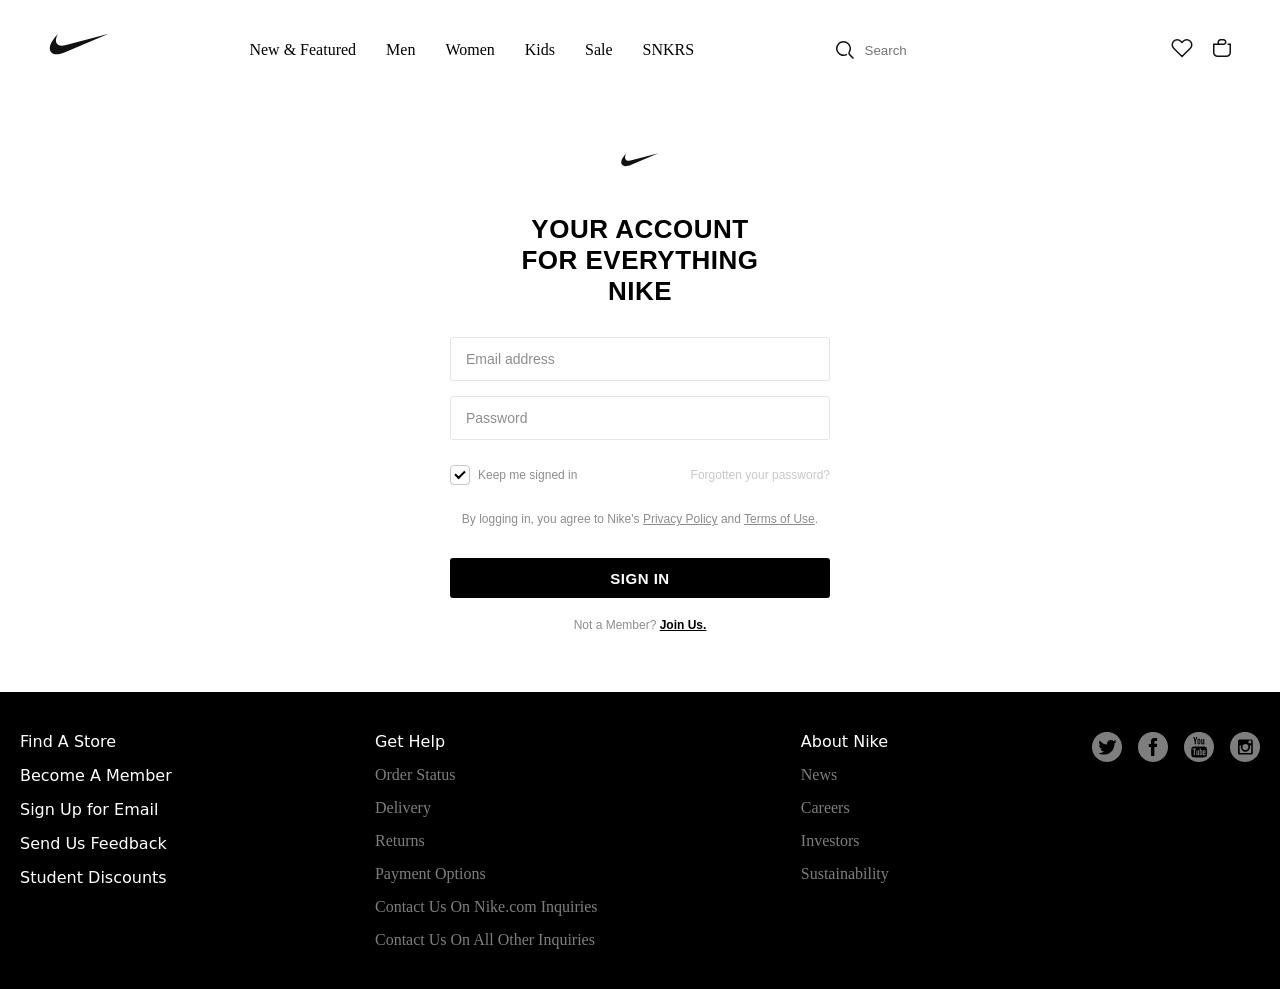
==== index.html @ e2bf3cbc "Deploy First Deploy" ====
<!DOCTYPE html>
<html lang="en">

<head>
    <meta charset="UTF-8">
    <meta name="viewport" content="width=device-width, initial-scale=1.0">
    <title>Nike</title>
    <link rel="stylesheet" href="style.css">
</head>

<body>
    <div class="container">
        <header>
            <div class="Logo-Nike">
                <a href="index.html"><img src="Img/Logo.svg" alt=""></a>
            </div>

            <div class="Links-IN-Header">
                <a href="newF.html">New & Featured</a>
                <a href="#">Men</a>
                <a href="#">Women</a>
                <a href="#">Kids</a>
                <a href="#">Sale</a>
                <a href="#">SNKRS</a>
            </div>


            <div class="Search-Likes">
                <img src="Img/Loopa.svg" alt="">
                <input type="text" placeholder="Search">
            </div>
            <div>
                <img src="Img/Heart.svg" alt="">
                <img src="Img/Korzina.svg" alt="">
            </div>
        </header>

        <!-- СЕКЦИЯ С ФОРМОЙ АВТОРИЗАЦИИ -->
        <div class="registration-form">
            <img src="Img/Logo.svg" alt="" class="form-logo">
            
            <h2>YOUR ACCOUNT<br>FOR EVERYTHING<br>NIKE</h2>

            <input type="email" placeholder="Email address" class="form-input">
            <input type="password" placeholder="Password" class="form-input">

            <div class="form-options">
                <label class="custom-checkbox">
                    <input type="checkbox" checked>
                    <span class="checkbox-box"></span>
                    <span class="checkbox-text">Keep me signed in</span>
                </label>
                <a href="#" class="forgot-password">Forgotten your password?</a>
            </div>

            <p class="form-terms">
                By logging in, you agree to Nike's <a href="#">Privacy Policy</a> and <a href="#">Terms of Use</a>.
            </p>

            <button type="submit" class="submit-btn">SIGN IN</button>

            <p class="join-us">Not a Member? <a href="#">Join Us.</a></p>
        </div>
    </div>

    <footer>
        <div class="Find-A-Store">
            <a href="#">Find A Store</a>
            <a href="#">Become A Member</a>
            <a href="#">Sign Up for Email</a>
            <a href="#">Send Us Feedback</a>
            <a href="#">Student Discounts</a>
        </div>
        <div class="Get-Help">
            <a href="#" class="Main-Test-IN-Footer">Get Help</a>
            <a href="#">Order Status</a>
            <a href="#">Delivery</a>
            <a href="#">Returns</a>
            <a href="#">Payment Options</a>
            <a href="#">Contact Us On Nike.com Inquiries</a>
            <a href="#">Contact Us On All Other Inquiries</a>
        </div>
        <div class="About-Nike">
            <a href="#" class="Main-Test-IN-Footer">About Nike</a>
            <a href="#">News</a>
            <a href="#">Careers</a>
            <a href="#">Investors</a>
            <a href="#">Sustainability</a>
        </div>
        <div class="Social">
            <img src="Img/Twitter.svg" alt="">
            <img src="Img/Facebook.svg" alt="">
            <img src="Img/YouTube.svg" alt="">
            <img src="Img/Instagram.svg" alt="">
        </div>
    </footer>
</body>

</html>
---- style.css ----
* {
    margin: 0;
    padding: 0;
    box-sizing: border-box;
}

input {
    background: none;
    outline: none;
    border: none;
}

.container {
    max-width: 1440px;
    width: 100%;
    margin: 0 auto;
    padding: 0 20px;
}

/* HEADER */

.Logo-Nike {
    max-width: 100%;
    height: auto;
}

header {
    display: flex;
    justify-content: space-between;
    align-items: center;
    height: 60px;
    margin: 20px;
}

.Links-IN-Header {
    display: flex;
    gap: 30px;
}

.Links-IN-Header a {
    font-weight: 300;
    font-size: 16px;
    color: #000;
    text-decoration: none;
}



.Search-Likes {
    display: flex;
    align-items: center;
}

/* FORMS */

.registration-form {
    max-width: 380px;
    width: 100%;
    margin: 60px auto;
    text-align: center;
    font-family: 'Helvetica Neue', Helvetica, Arial, sans-serif;
}

.form-logo {
    width: 50px;
    height: auto;
    margin-bottom: 25px;
}

.registration-form h2 {
    font-size: 26px;
    font-weight: bold;
    line-height: 1.2;
    letter-spacing: 0.5px;
    margin-bottom: 30px;
    color: #000;
}

.form-input {
    width: 100%;
    height: 44px;
    border: 1px solid #E5E5E5;
    border-radius: 3px;
    padding: 0 15px;
    font-size: 14px;
    margin-bottom: 15px;
    transition: border-color 0.2s;
}

.form-input:focus {
    border-color: #000;
}

.form-input::placeholder {
    color: #8D8D8D;
}

.form-options {
    display: flex;
    justify-content: space-between;
    align-items: center;
    margin: 10px 0 25px 0;
}

.custom-checkbox {
    display: inline-flex;
    align-items: center;
    cursor: pointer;
    user-select: none;
}

.custom-checkbox input {
    position: absolute;
    width: 1px;
    height: 1px;
    overflow: hidden;
    clip: rect(0 0 0 0);
}

.checkbox-box {
    width: 20px;
    height: 20px;
    border: 1px solid #C8C8C8;
    border-radius: 4px;
    display: flex;
    align-items: center;
    justify-content: center;
    transition: background-color 0.2s, border-color 0.2s;
}

.checkbox-box::after {
    content: "";
    width: 4px;
    height: 8px;
    border: solid #000;
    border-width: 0 2px 2px 0;
    transform: rotate(45deg) translate(-1px, -1px);
    display: none;
}

.custom-checkbox input:checked+.checkbox-box::after {
    display: block;
}

.checkbox-text {
    margin-left: 8px;
    font-size: 12px;
    color: #8D8D8D;
}

.forgot-password {
    font-size: 12px;
    color: #C8C8C8;
    text-decoration: none;
}

.form-terms {
    font-size: 12px;
    color: #8D8D8D;
    line-height: 1.5;
    margin-bottom: 30px;
}

.form-terms a {
    color: #8D8D8D;
    text-decoration: underline;
}

.submit-btn {
    width: 100%;
    height: 40px;
    background-color: #000;
    color: #FFF;
    border: none;
    border-radius: 3px;
    font-size: 15px;
    font-weight: bold;
    cursor: pointer;
    letter-spacing: 0.5px;
    margin-bottom: 20px;
    transition: background-color 0.2s;
}

.submit-btn:hover {
    background-color: #333;
}

.join-us {
    font-size: 12px;
    color: #8D8D8D;
}

.join-us a {
    color: #000;
    text-decoration: underline;
    font-weight: bold;
}

/* FOOTER */

footer {
    background-color: black;
    display: flex;
    justify-content: space-between;
    flex-direction: row;
    width: 100%;
    padding: 40px 20px;
    margin-top: 60px;
    height: 100%;
}

.Find-A-Store {
    display: flex;
    flex-direction: column;
    gap: 15px;
}

.Find-A-Store a {
    font-size: 16px;
    color: white;
    text-decoration: none;
    font-family: system-ui, -apple-system, BlinkMacSystemFont, 'Segoe UI', Roboto, Oxygen, Ubuntu, Cantarell, 'Open Sans', 'Helvetica Neue', sans-serif;
}

.Get-Help {
    display: flex;
    flex-direction: column;
    gap: 15px;
}

.Get-Help .Main-Test-IN-Footer {
    font-size: 16px;
    color: white;
    text-decoration: none;
    font-family: system-ui, -apple-system, BlinkMacSystemFont, 'Segoe UI', Roboto, Oxygen, Ubuntu, Cantarell, 'Open Sans', 'Helvetica Neue', sans-serif;
}

.Get-Help a {
    font-size: 16px;
    color: #7E7E7E;
    text-decoration: none;
}

.About-Nike {
    display: flex;
    flex-direction: column;
    gap: 15px;
}

.About-Nike .Main-Test-IN-Footer {
    font-size: 16px;
    color: white;
    text-decoration: none;
    font-family: system-ui, -apple-system, BlinkMacSystemFont, 'Segoe UI', Roboto, Oxygen, Ubuntu, Cantarell, 'Open Sans', 'Helvetica Neue', sans-serif;
}

.About-Nike a {
    font-size: 16px;
    color: #7E7E7E;
    text-decoration: none;
}

.Social {
    display: flex;
    gap: 16px;
}

.Social img {
    width: 30px;
    height: 30px;
    object-fit: contain;
}


/* начало страницы newF */
.MainImg img {
    display: block;
    width: 100%;
    margin-top: 50px;
    margin-bottom: 30px;
}

.first-Look {
    text-align: center;
    max-width: 600px;
    margin: 0 auto 30px auto;
    font-family: system-ui, -apple-system, sans-serif;
}

.NikeAirMax {
    font-size: 60px;
    font-weight: 800;
    text-transform: uppercase;
    margin-top: 5px;
    margin-bottom: 15px;
    line-height: 1.1;
}

.Buttons {
    display: flex;
    justify-content: center;
    gap: 12px;
    margin-bottom: 60px;
}

.Buttons button {
    background: none;
    border: none;
    padding: 0;
    margin: 0;
    font: inherit;
    color: inherit;
    cursor: pointer;
    outline: none;
}

.Buttons button img {
    display: block;
}


.products-grid {
    display: grid;
    grid-template-columns: repeat(3, 1fr);
    gap: 20px;
}


.product-card {
    display: flex;
    flex-direction: column;
}


.product-image {
    background-color: #f6f6f6;
    margin: 0;
    padding: 40px 20px;
    display: flex;
    justify-content: center;
    align-items: center;
}

.product-image img {
    max-width: 100%;
    height: auto;
}


.product-info {
    display: flex;
    justify-content: space-between;
    align-items: flex-start;
    padding-top: 12px;
}

.product-name {
    font-size: 16px;
    font-weight: 500;
    margin: 0 0 4px 0;
}

.product-category {
    font-size: 14px;
    color: #757575;
    margin: 0;
}

.product-price {
    font-size: 16px;
    font-weight: 500;
    margin: 0;
}


.essentials-section {
    margin-top: 50px;
}

.essentials-grid {
    margin-top: 20px;
    display: grid;
    grid-template-columns: repeat(3, 1fr);
    gap: 12px;
}

.essential-card {
    position: relative;
    width: 100%;
    overflow: hidden;
}


.card-img {
    width: 100%;
    display: block;
    aspect-ratio: 1 / 1;
}


.card-btn {
    position: absolute;
    bottom: 48px;
    left: 48px;

    background-color: #ffffff;
    color: #000000;
    text-decoration: none;
    padding: 8px 24px;
    border-radius: 30px;
    font-size: 16px;
    font-weight: 500;

    transition: background-color 0.2s ease;
}


.card-btn:hover {
    background-color: #e5e5e5;
}
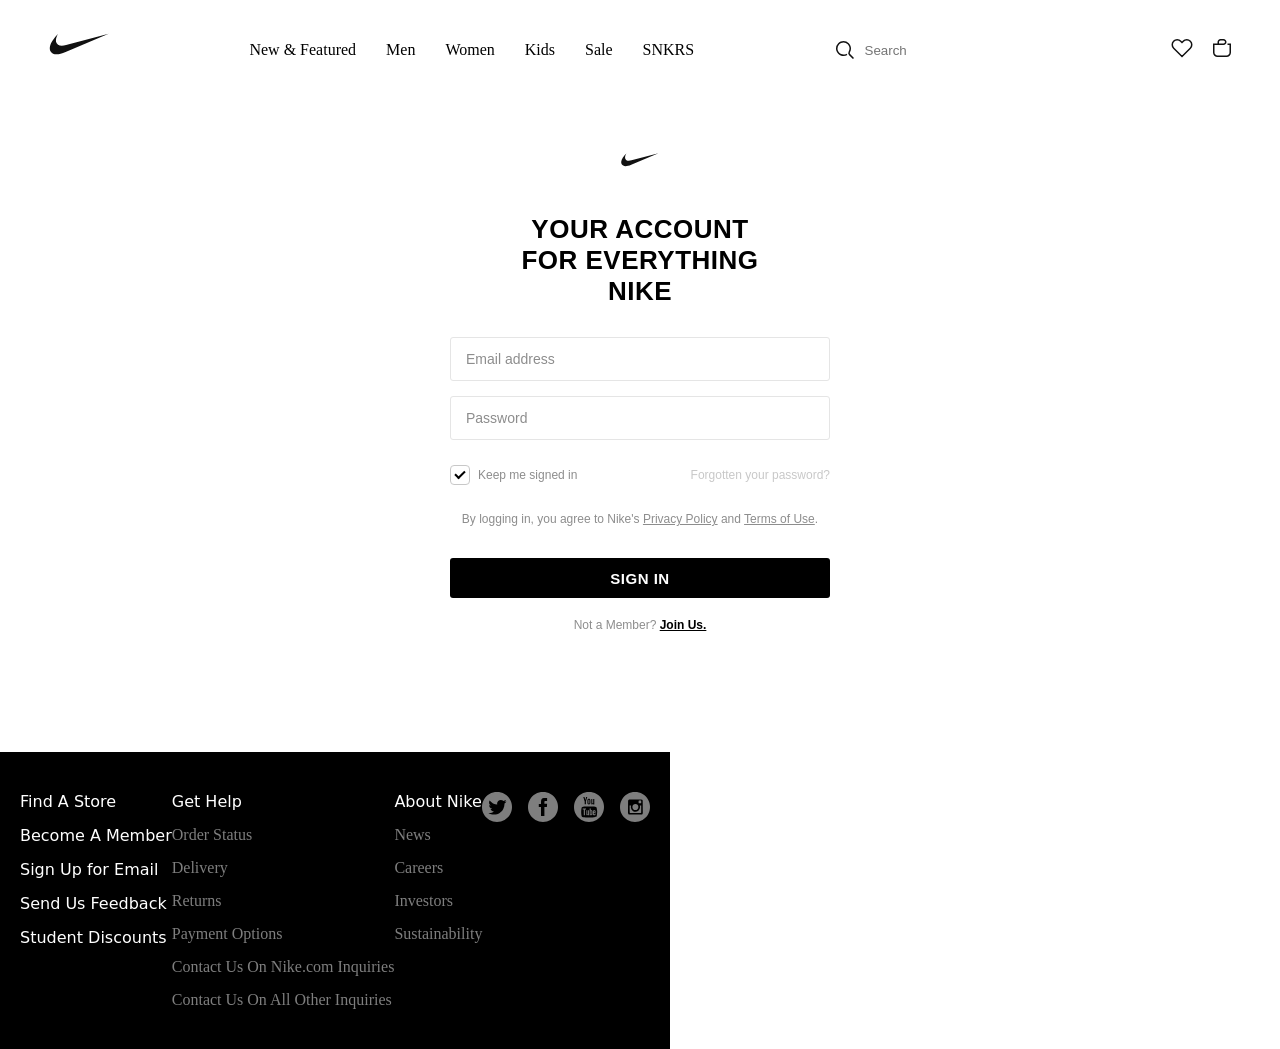
==== commit a0ccc1da: "." ====
--- a/index.html
+++ b/index.html
@@ -63,6 +63,7 @@
         </div>
     </div>
 
+    <div class="Footer-Container">
     <footer>
         <div class="Find-A-Store">
             <a href="#">Find A Store</a>
@@ -94,6 +95,7 @@
             <img src="Img/Instagram.svg" alt="">
         </div>
     </footer>
+    </div>
 </body>
 
 </html>
--- a/style.css
+++ b/style.css
@@ -203,12 +203,18 @@
     display: flex;
     justify-content: space-between;
     flex-direction: row;
-    width: 100%;
+    /* width: 100%; */
     padding: 40px 20px;
     margin-top: 60px;
     height: 100%;
 }
 
+.Footer-Container{
+    max-width: 1440px;
+    display: flex;
+    margin: 0;
+    justify-content: space-between;
+}
 .Find-A-Store {
     display: flex;
     flex-direction: column;
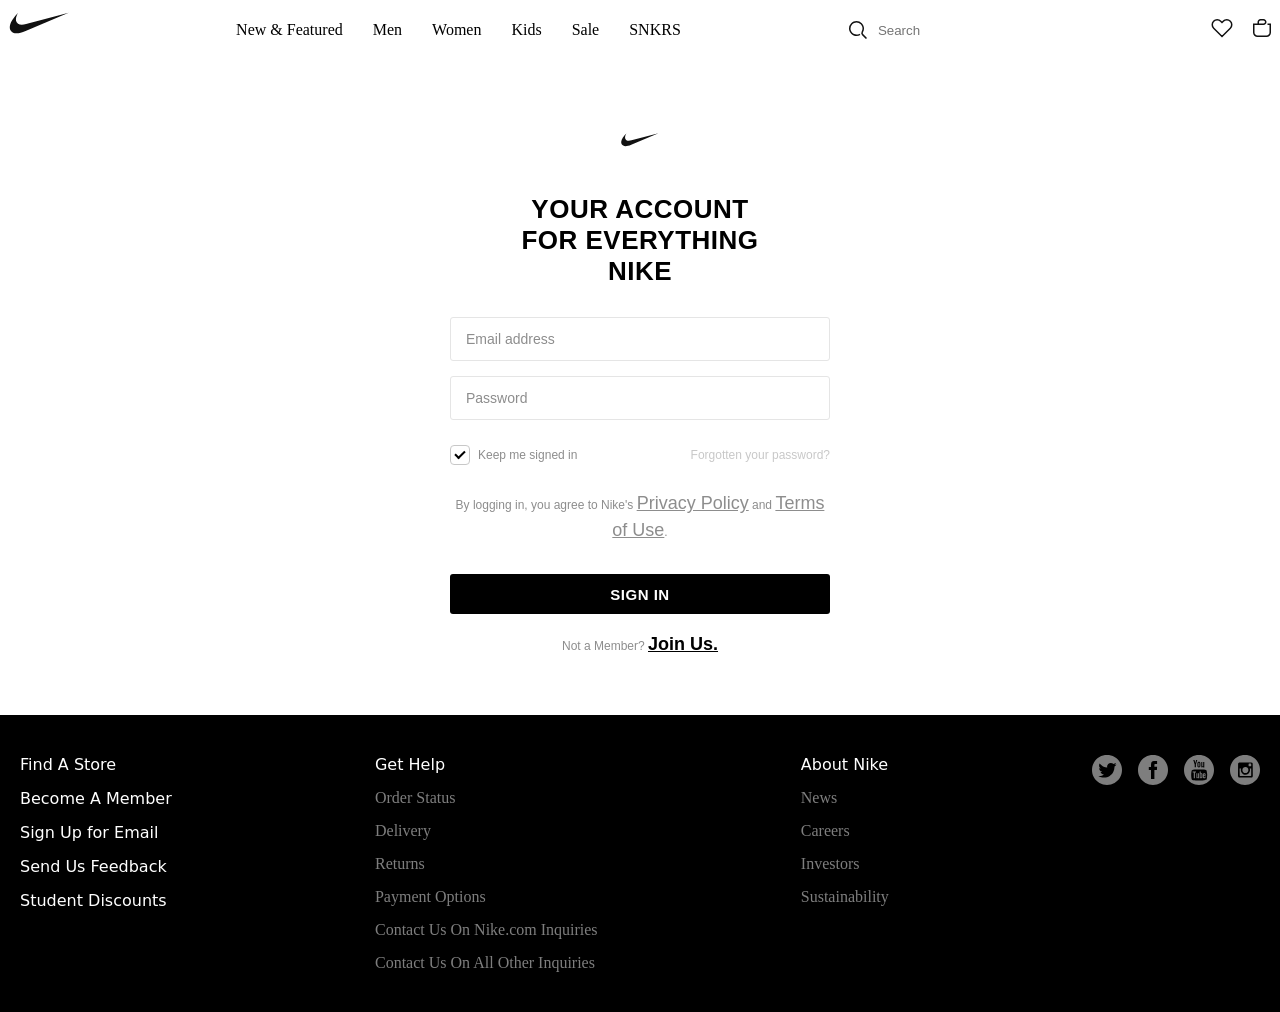
==== commit 5184d308: "." ====
--- a/index.html
+++ b/index.html
@@ -63,8 +63,8 @@
         </div>
     </div>
 
+    <footer>
     <div class="Footer-Container">
-    <footer>
         <div class="Find-A-Store">
             <a href="#">Find A Store</a>
             <a href="#">Become A Member</a>
@@ -89,12 +89,14 @@
             <a href="#">Sustainability</a>
         </div>
         <div class="Social">
-            <img src="Img/Twitter.svg" alt="">
-            <img src="Img/Facebook.svg" alt="">
-            <img src="Img/YouTube.svg" alt="">
-            <img src="Img/Instagram.svg" alt="">
+            <img src="Img/Twitter.svg" alt="Twitter">
+            <img src="Img/Facebook.svg" alt="Facebook">
+            <img src="Img/YouTube.svg" alt="YouTube">
+            <img src="Img/Instagram.svg" alt="Instagram">
         </div>
-    </footer>
+    </div>
+</footer>
+
     </div>
 </body>
 
--- a/style.css
+++ b/style.css
@@ -14,7 +14,7 @@
     max-width: 1440px;
     width: 100%;
     margin: 0 auto;
-    padding: 0 20px;
+    /* padding: 0 20px; */
 }
 
 /* HEADER */
@@ -29,7 +29,7 @@
     justify-content: space-between;
     align-items: center;
     height: 60px;
-    margin: 20px;
+    /* margin: 20px; */
 }
 
 .Links-IN-Header {
@@ -200,21 +200,19 @@
 
 footer {
     background-color: black;
-    display: flex;
-    justify-content: space-between;
-    flex-direction: row;
-    /* width: 100%; */
     padding: 40px 20px;
     margin-top: 60px;
-    height: 100%;
-}
-
-.Footer-Container{
+}
+
+.Footer-Container {
+    display: flex;
+    justify-content: space-between;
+    align-items: flex-start;
+    width: 100%;
     max-width: 1440px;
-    display: flex;
-    margin: 0;
-    justify-content: space-between;
-}
+    margin: 0 auto;
+}
+
 .Find-A-Store {
     display: flex;
     flex-direction: column;
@@ -423,4 +421,53 @@
 
 .card-btn:hover {
     background-color: #e5e5e5;
+}
+
+/* начало Sale */
+.Nav-Sales-container{
+    
+    display: flex;
+    flex-direction: row;
+    justify-content: space-between;
+    margin-top: 50px;
+}
+
+.Sales {
+    margin: 15px;
+    display: grid;
+    grid-template-columns: repeat(auto-fit, minmax(350px, 1fr));
+    gap: 5px;
+    padding: 20px;
+    width: 100%;
+    box-sizing: border-box;
+}
+
+.Just-In{
+    color: red;
+    margin: 5px 0px 5px 0px;
+}
+.Product-card-Name{
+    margin: 5px 0px 5px 0px;
+}
+.Type-Shoe{
+    margin: 5px 0px 5px 0px;
+    color: grey;
+}
+.Colors{
+    margin: 5px 0px 10px 0px;
+    color: grey;
+}
+.Cena{
+    margin: 0px 0px 50px 0px;
+}
+
+.navigation, a{
+    all: unset;
+  cursor: pointer;
+  font-size: 18px;
+}
+.navigation{
+    display: flex;
+    flex-direction: column;
+    gap: 10px;
 }
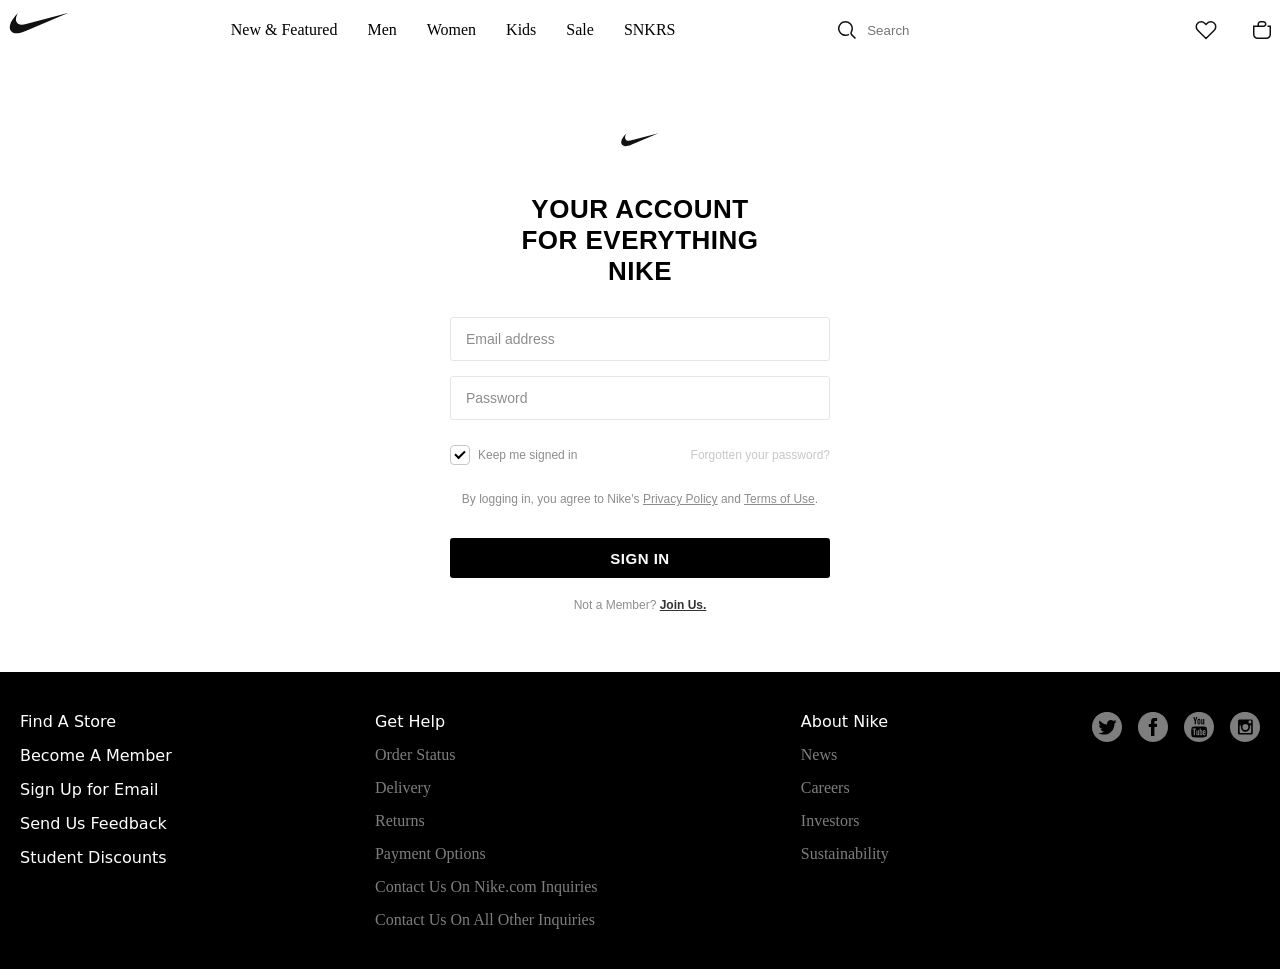
==== commit 8c335521: "Adaptive(Mbile) Mobile Adaptive (not full)" ====
--- a/index.html
+++ b/index.html
@@ -11,29 +11,38 @@
 <body>
     <div class="container">
         <header>
-            <div class="Logo-Nike">
-                <a href="index.html"><img src="Img/Logo.svg" alt=""></a>
-            </div>
+    <div class="Logo-Nike">
+        <a href="index.html"><img src="Img/Logo.svg" alt=""></a>
+    </div>
 
-            <div class="Links-IN-Header">
-                <a href="newF.html">New & Featured</a>
-                <a href="#">Men</a>
-                <a href="#">Women</a>
-                <a href="#">Kids</a>
-                <a href="#">Sale</a>
-                <a href="#">SNKRS</a>
-            </div>
+    <input type="checkbox" id="burger-toggle" class="Burger-Checkbox">
+
+    <div class="Links-IN-Header">
+        <a href="newF.html">New & Featured</a>
+        <a href="#">Men</a>
+        <a href="#">Women</a>
+        <a href="#">Kids</a>
+        <a href="sale.html">Sale</a>
+        <a href="#">SNKRS</a>
+    </div>
+
+    <div class="Search-Likes">
+        <img src="Img/Loopa.svg" alt="">
+        <input type="text" placeholder="Search">
+    </div>
+
+    <div class="User-Icons">
+        <img src="Img/Heart.svg" alt="">
+        <img src="Img/Korzina.svg" alt="">
+    </div>
+
+    <label for="burger-toggle" class="Burger-Menu">
+        <img src="Img/menu.svg" alt="Menu">
+    </label>
+</header>
+    
 
 
-            <div class="Search-Likes">
-                <img src="Img/Loopa.svg" alt="">
-                <input type="text" placeholder="Search">
-            </div>
-            <div>
-                <img src="Img/Heart.svg" alt="">
-                <img src="Img/Korzina.svg" alt="">
-            </div>
-        </header>
 
         <!-- СЕКЦИЯ С ФОРМОЙ АВТОРИЗАЦИИ -->
         <div class="registration-form">
--- a/style.css
+++ b/style.css
@@ -16,7 +16,6 @@
     margin: 0 auto;
     /* padding: 0 20px; */
 }
-
 /* HEADER */
 
 .Logo-Nike {
@@ -29,7 +28,8 @@
     justify-content: space-between;
     align-items: center;
     height: 60px;
-    /* margin: 20px; */
+    /* padding: 0 40px; */
+    background-color: #fff;
 }
 
 .Links-IN-Header {
@@ -44,12 +44,68 @@
     text-decoration: none;
 }
 
-
-
 .Search-Likes {
     display: flex;
     align-items: center;
 }
+
+.User-Icons {
+    display: flex;
+    gap: 20px;
+}
+
+.Burger-Checkbox {
+    display: none;
+}
+
+.Burger-Menu {
+    display: none;
+    cursor: pointer;
+}
+
+.Burger-Menu img {
+    width: 24px;
+    height: auto;
+}
+
+@media (width <= 600px) {
+    header {
+        padding: 0 20px;
+    }
+
+    .Search-Likes,
+    .User-Icons {
+        display: none;
+    }
+
+    .Burger-Menu {
+        display: block;
+    }
+
+    .Links-IN-Header {
+        display: flex;
+        flex-direction: column;
+        gap: 20px;
+        position: absolute;
+        top: 60px;
+        left: 0;
+        width: 100%;
+        background-color: #fff;
+        padding: 20px;
+        box-shadow: 0 10px 15px rgba(0,0,0,0.05);
+        transform: translateY(-150%);
+        opacity: 1;
+        transition: transform 0.3s ease, opacity 0.3s ease;
+
+    }
+
+    .Burger-Checkbox:checked ~ .Links-IN-Header {
+        transform: translateY(0);
+        opacity: 1;
+    }
+}
+
+
 
 /* FORMS */
 
@@ -164,6 +220,7 @@
 .form-terms a {
     color: #8D8D8D;
     text-decoration: underline;
+    font-size: 12px;
 }
 
 .submit-btn {
@@ -191,16 +248,17 @@
 }
 
 .join-us a {
-    color: #000;
+    color: #333;
     text-decoration: underline;
     font-weight: bold;
+    font-size: 12px;
 }
 
 /* FOOTER */
 
 footer {
     background-color: black;
-    padding: 40px 20px;
+    /* padding: 40px 20px; */
     margin-top: 60px;
 }
 
@@ -211,6 +269,7 @@
     width: 100%;
     max-width: 1440px;
     margin: 0 auto;
+    padding: 40px 20px;
 }
 
 .Find-A-Store {
@@ -312,8 +371,6 @@
     border: none;
     padding: 0;
     margin: 0;
-    font: inherit;
-    color: inherit;
     cursor: pointer;
     outline: none;
 }
@@ -327,6 +384,7 @@
     display: grid;
     grid-template-columns: repeat(3, 1fr);
     gap: 20px;
+    margin-top: 15px;
 }
 
 
@@ -339,7 +397,7 @@
 .product-image {
     background-color: #f6f6f6;
     margin: 0;
-    padding: 40px 20px;
+    /* padding: 40px 20px; */
     display: flex;
     justify-content: center;
     align-items: center;
@@ -421,6 +479,32 @@
 
 .card-btn:hover {
     background-color: #e5e5e5;
+}
+
+@media(width <= 600px){
+    .container {
+    max-width: 500px;
+    width: 100%;
+    margin: 0 auto;
+    /* padding: 0 20px; */
+}
+    .products-section{
+        text-align: center;
+    }
+    .products-grid{
+        grid-template-columns: repeat(1, 1fr);
+        text-align: start;
+        
+    }
+    .product-price{
+        margin-top: 1%;
+    }
+    .essentials-section{
+        text-align: center;
+    }
+    .essentials-grid{
+        grid-template-columns: repeat(1, 1fr);
+    }
 }
 
 /* начало Sale */
@@ -470,4 +554,15 @@
     display: flex;
     flex-direction: column;
     gap: 10px;
+}
+
+
+
+@media (width <= 600px) {
+    .Footer-Container {
+        display: grid;
+        grid-template-columns: repeat(2, 1fr); 
+        grid-template-rows: repeat(2, 1fr); 
+        gap: 15px; 
+    }
 }
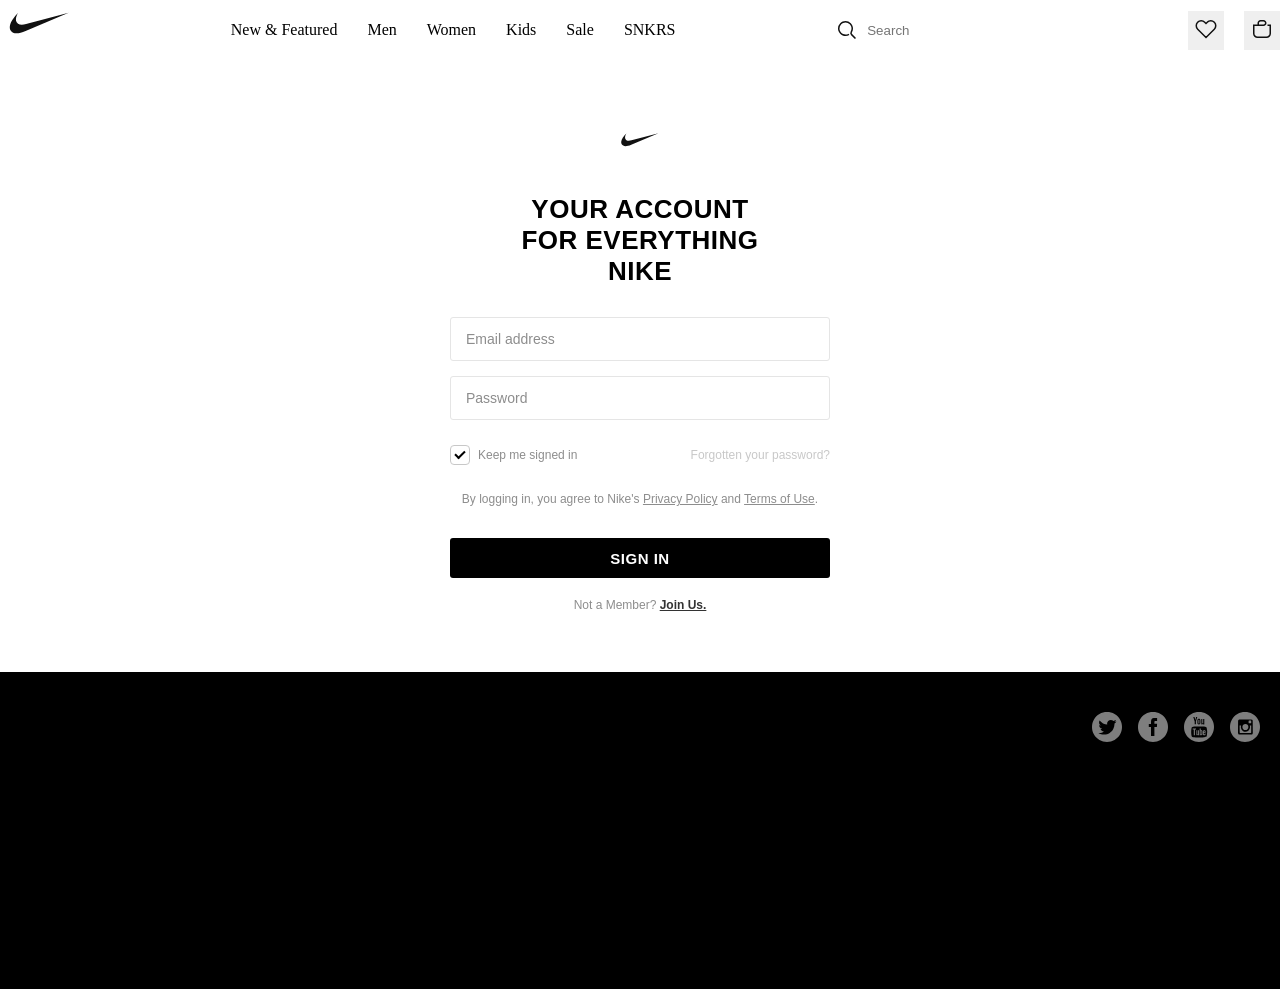
==== commit b2b77402: "Adaptive ready vrode" ====
--- a/index.html
+++ b/index.html
@@ -9,6 +9,7 @@
 </head>
 
 <body>
+
     <div class="container">
         <header>
     <div class="Logo-Nike">
@@ -32,8 +33,8 @@
     </div>
 
     <div class="User-Icons">
-        <img src="Img/Heart.svg" alt="">
-        <img src="Img/Korzina.svg" alt="">
+        <button class="Heart"><img src="Img/Heart.svg" alt=""></button>
+        <button class="Korzina"><img src="Img/Korzina.svg" alt=""></button>
     </div>
 
     <label for="burger-toggle" class="Burger-Menu">
@@ -107,6 +108,7 @@
 </footer>
 
     </div>
+<script src="script.js" defer></script>
 </body>
 
 </html>
--- a/style.css
+++ b/style.css
@@ -14,8 +14,8 @@
     max-width: 1440px;
     width: 100%;
     margin: 0 auto;
-    /* padding: 0 20px; */
-}
+}
+
 /* HEADER */
 
 .Logo-Nike {
@@ -23,12 +23,44 @@
     height: auto;
 }
 
+.Heart {
+    border: none;
+    cursor: pointer;
+    transition: transform 0.2s ease;
+}
+
+.Heart:active img {
+    animation: bounce 0.7s ease;
+}
+
+@keyframes bounce {
+    0% { transform: scale(1); }
+    50% { transform: scale(1.3); }
+    100% { transform: scale(1); }
+}
+
+.Korzina {
+    border: none;
+    cursor: pointer;
+}
+
+.Korzina:active img {
+    animation: click 1s linear;
+}
+
+@keyframes click {
+    0% {transform: rotate(0deg);}
+    25% {transform: rotate(15deg);}
+    50% {transform: rotate(-15deg);}
+    75% {transform: rotate(15deg);}
+    100% {transform: rotate(0deg);}
+}
+
 header {
     display: flex;
     justify-content: space-between;
     align-items: center;
     height: 60px;
-    /* padding: 0 40px; */
     background-color: #fff;
 }
 
@@ -68,11 +100,394 @@
     height: auto;
 }
 
-@media (width <= 600px) {
-    header {
-        padding: 0 20px;
-    }
-
+/* FORMS */
+
+.registration-form {
+    max-width: 380px;
+    width: 100%;
+    margin: 60px auto;
+    text-align: center;
+    font-family: 'Helvetica Neue', Helvetica, Arial, sans-serif;
+}
+
+.form-logo {
+    width: 50px;
+    height: auto;
+    margin-bottom: 25px;
+}
+
+.registration-form h2 {
+    font-size: 26px;
+    font-weight: bold;
+    line-height: 1.2;
+    letter-spacing: 0.5px;
+    margin-bottom: 30px;
+    color: #000;
+}
+
+.form-input {
+    width: 100%;
+    height: 44px;
+    border: 1px solid #E5E5E5;
+    border-radius: 3px;
+    padding: 0 15px;
+    font-size: 14px;
+    margin-bottom: 15px;
+    transition: border-color 0.2s;
+}
+
+.form-input:focus {
+    border-color: #000;
+}
+
+.form-input::placeholder {
+    color: #8D8D8D;
+}
+
+.form-options {
+    display: flex;
+    justify-content: space-between;
+    align-items: center;
+    margin: 10px 0 25px 0;
+}
+
+.custom-checkbox {
+    display: inline-flex;
+    align-items: center;
+    cursor: pointer;
+    user-select: none;
+}
+
+.custom-checkbox input {
+    position: absolute;
+    width: 1px;
+    height: 1px;
+    overflow: hidden;
+    clip: rect(0 0 0 0);
+}
+
+.checkbox-box {
+    width: 20px;
+    height: 20px;
+    border: 1px solid #C8C8C8;
+    border-radius: 4px;
+    display: flex;
+    align-items: center;
+    justify-content: center;
+    transition: background-color 0.2s, border-color 0.2s;
+}
+
+.checkbox-box::after {
+    content: "";
+    width: 4px;
+    height: 8px;
+    border: solid #000;
+    border-width: 0 2px 2px 0;
+    transform: rotate(45deg) translate(-1px, -1px);
+    display: none;
+}
+
+.custom-checkbox input:checked + .checkbox-box::after {
+    display: block;
+}
+
+.checkbox-text {
+    margin-left: 8px;
+    font-size: 12px;
+    color: #8D8D8D;
+}
+
+.forgot-password {
+    font-size: 12px;
+    color: #C8C8C8;
+    text-decoration: none;
+}
+
+.form-terms {
+    font-size: 12px;
+    color: #8D8D8D;
+    line-height: 1.5;
+    margin-bottom: 30px;
+}
+
+.form-terms a {
+    color: #8D8D8D;
+    text-decoration: underline;
+    font-size: 12px;
+}
+
+.submit-btn {
+    width: 100%;
+    height: 40px;
+    background-color: #000;
+    color: #FFF;
+    border: none;
+    border-radius: 3px;
+    font-size: 15px;
+    font-weight: bold;
+    cursor: pointer;
+    letter-spacing: 0.5px;
+    margin-bottom: 20px;
+    transition: background-color 0.2s;
+}
+
+.submit-btn:hover {
+    background-color: #333;
+}
+
+.join-us {
+    font-size: 12px;
+    color: #8D8D8D;
+}
+
+.join-us a {
+    color: #333;
+    text-decoration: underline;
+    font-weight: bold;
+    font-size: 12px;
+}
+
+/* FOOTER */
+
+footer {
+    background-color: black;
+    margin-top: 60px;
+}
+
+.Footer-Container {
+    display: flex;
+    justify-content: space-between;
+    align-items: flex-start;
+    width: 100%;
+    max-width: 1440px;
+    margin: 0 auto;
+    padding: 40px 20px;
+}
+
+.Find-A-Store,
+.Get-Help,
+.About-Nike {
+    display: flex;
+    flex-direction: column;
+    gap: 15px;
+}
+
+.Social {
+    display: flex;
+    gap: 16px;
+}
+
+.Social img {
+    width: 30px;
+    height: 30px;
+    object-fit: contain;
+}
+
+/* MAIN */
+
+.MainImg img {
+    display: block;
+    width: 100%;
+    margin-top: 50px;
+    margin-bottom: 30px;
+}
+
+.first-Look {
+    text-align: center;
+    max-width: 600px;
+    margin: 0 auto 30px auto;
+    font-family: system-ui, -apple-system, sans-serif;
+}
+
+.NikeAirMax {
+    font-size: 60px;
+    font-weight: 800;
+    text-transform: uppercase;
+    margin-top: 5px;
+    margin-bottom: 15px;
+    line-height: 1.1;
+}
+
+.Buttons {
+    display: flex;
+    justify-content: center;
+    gap: 12px;
+    margin-bottom: 60px;
+}
+
+.Buttons button {
+    background: none;
+    border: none;
+    padding: 0;
+    margin: 0;
+    cursor: pointer;
+    outline: none;
+}
+
+.Buttons button img {
+    display: block;
+}
+
+.products-grid {
+    display: grid;
+    grid-template-columns: repeat(3, 1fr);
+    gap: 20px;
+    margin-top: 15px;
+}
+
+.product-card {
+    display: flex;
+    flex-direction: column;
+}
+
+.product-image {
+    background-color: #f6f6f6;
+    margin: 0;
+    display: flex;
+    justify-content: center;
+    align-items: center;
+}
+
+.product-image img {
+    max-width: 100%;
+    height: auto;
+}
+
+.product-info {
+    display: flex;
+    justify-content: space-between;
+    align-items: flex-start;
+    padding-top: 12px;
+}
+
+.product-name {
+    font-size: 16px;
+    font-weight: 500;
+    margin: 0 0 4px 0;
+}
+
+.product-category {
+    font-size: 14px;
+    color: #757575;
+    margin: 0;
+}
+
+.product-price {
+    font-size: 16px;
+    font-weight: 500;
+    margin: 0;
+}
+
+.essentials-section {
+    margin-top: 50px;
+}
+
+.essentials-grid {
+    margin-top: 20px;
+    display: grid;
+    grid-template-columns: repeat(3, 1fr);
+    gap: 12px;
+}
+
+.essential-card {
+    position: relative;
+    width: 100%;
+    overflow: hidden;
+}
+
+.card-img {
+    width: 100%;
+    display: block;
+    aspect-ratio: 1 / 1;
+}
+
+.card-btn {
+    position: absolute;
+    bottom: 48px;
+    left: 48px;
+    background-color: #ffffff;
+    color: #000000;
+    text-decoration: none;
+    padding: 8px 24px;
+    border-radius: 30px;
+    font-size: 16px;
+    font-weight: 500;
+    transition: background-color 0.2s ease;
+}
+
+.card-btn:hover {
+    background-color: #e5e5e5;
+}
+
+/* SALE */
+
+.Nav-Sales-container {
+    display: flex;
+    flex-direction: row;
+    justify-content: space-between;
+    margin-top: 50px;
+}
+
+.Sales {
+    margin: 15px;
+    display: grid;
+    grid-template-columns: repeat(auto-fit, minmax(350px, 1fr));
+    gap: 5px;
+    padding: 20px;
+    width: 100%;
+    box-sizing: border-box;
+}
+
+.Just-In {
+    color: red;
+    margin: 5px 0px 5px 0px;
+}
+
+.Product-card-Name {
+    margin: 5px 0px 5px 0px;
+}
+
+.Type-Shoe {
+    margin: 5px 0px 5px 0px;
+    color: grey;
+}
+
+.Colors {
+    margin: 5px 0px 10px 0px;
+    color: grey;
+}
+
+.Cena {
+    margin: 0px 0px 50px 0px;
+}
+
+.navigation, a {
+    all: unset;
+    cursor: pointer;
+    font-size: 18px;
+}
+
+.navigation {
+    display: flex;
+    flex-direction: column;
+    gap: 10px;
+}
+
+ /* ADAPTIVE */
+
+/* TABLET */
+
+@media (min-width: 601px) and (max-width: 1024px) {
+    .products-grid {
+        grid-template-columns: repeat(2, 1fr);
+    }
+
+    .essentials-grid {
+        grid-template-columns: repeat(2, 1fr);
+    }
+    .container{
+        max-width: 90%;
+    }
     .Search-Likes,
     .User-Icons {
         display: none;
@@ -96,473 +511,82 @@
         transform: translateY(-150%);
         opacity: 1;
         transition: transform 0.3s ease, opacity 0.3s ease;
-
-    }
-
+    }
     .Burger-Checkbox:checked ~ .Links-IN-Header {
         transform: translateY(0);
+    }
+}
+
+/* MOBILE */
+
+@media (width <= 600px) {
+    header {
+        padding: 0 20px;
+    }
+
+    .Search-Likes,
+    .User-Icons {
+        display: none;
+    }
+
+    .Burger-Menu {
+        display: block;
+    }
+
+    .Links-IN-Header {
+        display: flex;
+        flex-direction: column;
+        gap: 20px;
+        position: absolute;
+        top: 60px;
+        left: 0;
+        width: 100%;
+        background-color: #fff;
+        padding: 20px;
+        box-shadow: 0 10px 15px rgba(0,0,0,0.05);
+        transform: translateY(-150%);
         opacity: 1;
-    }
-}
-
-
-
-/* FORMS */
-
-.registration-form {
-    max-width: 380px;
-    width: 100%;
-    margin: 60px auto;
-    text-align: center;
-    font-family: 'Helvetica Neue', Helvetica, Arial, sans-serif;
-}
-
-.form-logo {
-    width: 50px;
-    height: auto;
-    margin-bottom: 25px;
-}
-
-.registration-form h2 {
-    font-size: 26px;
-    font-weight: bold;
-    line-height: 1.2;
-    letter-spacing: 0.5px;
-    margin-bottom: 30px;
-    color: #000;
-}
-
-.form-input {
-    width: 100%;
-    height: 44px;
-    border: 1px solid #E5E5E5;
-    border-radius: 3px;
-    padding: 0 15px;
-    font-size: 14px;
-    margin-bottom: 15px;
-    transition: border-color 0.2s;
-}
-
-.form-input:focus {
-    border-color: #000;
-}
-
-.form-input::placeholder {
-    color: #8D8D8D;
-}
-
-.form-options {
-    display: flex;
-    justify-content: space-between;
-    align-items: center;
-    margin: 10px 0 25px 0;
-}
-
-.custom-checkbox {
-    display: inline-flex;
-    align-items: center;
-    cursor: pointer;
-    user-select: none;
-}
-
-.custom-checkbox input {
-    position: absolute;
-    width: 1px;
-    height: 1px;
-    overflow: hidden;
-    clip: rect(0 0 0 0);
-}
-
-.checkbox-box {
-    width: 20px;
-    height: 20px;
-    border: 1px solid #C8C8C8;
-    border-radius: 4px;
-    display: flex;
-    align-items: center;
-    justify-content: center;
-    transition: background-color 0.2s, border-color 0.2s;
-}
-
-.checkbox-box::after {
-    content: "";
-    width: 4px;
-    height: 8px;
-    border: solid #000;
-    border-width: 0 2px 2px 0;
-    transform: rotate(45deg) translate(-1px, -1px);
-    display: none;
-}
-
-.custom-checkbox input:checked+.checkbox-box::after {
-    display: block;
-}
-
-.checkbox-text {
-    margin-left: 8px;
-    font-size: 12px;
-    color: #8D8D8D;
-}
-
-.forgot-password {
-    font-size: 12px;
-    color: #C8C8C8;
-    text-decoration: none;
-}
-
-.form-terms {
-    font-size: 12px;
-    color: #8D8D8D;
-    line-height: 1.5;
-    margin-bottom: 30px;
-}
-
-.form-terms a {
-    color: #8D8D8D;
-    text-decoration: underline;
-    font-size: 12px;
-}
-
-.submit-btn {
-    width: 100%;
-    height: 40px;
-    background-color: #000;
-    color: #FFF;
-    border: none;
-    border-radius: 3px;
-    font-size: 15px;
-    font-weight: bold;
-    cursor: pointer;
-    letter-spacing: 0.5px;
-    margin-bottom: 20px;
-    transition: background-color 0.2s;
-}
-
-.submit-btn:hover {
-    background-color: #333;
-}
-
-.join-us {
-    font-size: 12px;
-    color: #8D8D8D;
-}
-
-.join-us a {
-    color: #333;
-    text-decoration: underline;
-    font-weight: bold;
-    font-size: 12px;
-}
-
-/* FOOTER */
-
-footer {
-    background-color: black;
-    /* padding: 40px 20px; */
-    margin-top: 60px;
-}
-
-.Footer-Container {
-    display: flex;
-    justify-content: space-between;
-    align-items: flex-start;
-    width: 100%;
-    max-width: 1440px;
-    margin: 0 auto;
-    padding: 40px 20px;
-}
-
-.Find-A-Store {
-    display: flex;
-    flex-direction: column;
-    gap: 15px;
-}
-
-.Find-A-Store a {
-    font-size: 16px;
-    color: white;
-    text-decoration: none;
-    font-family: system-ui, -apple-system, BlinkMacSystemFont, 'Segoe UI', Roboto, Oxygen, Ubuntu, Cantarell, 'Open Sans', 'Helvetica Neue', sans-serif;
-}
-
-.Get-Help {
-    display: flex;
-    flex-direction: column;
-    gap: 15px;
-}
-
-.Get-Help .Main-Test-IN-Footer {
-    font-size: 16px;
-    color: white;
-    text-decoration: none;
-    font-family: system-ui, -apple-system, BlinkMacSystemFont, 'Segoe UI', Roboto, Oxygen, Ubuntu, Cantarell, 'Open Sans', 'Helvetica Neue', sans-serif;
-}
-
-.Get-Help a {
-    font-size: 16px;
-    color: #7E7E7E;
-    text-decoration: none;
-}
-
-.About-Nike {
-    display: flex;
-    flex-direction: column;
-    gap: 15px;
-}
-
-.About-Nike .Main-Test-IN-Footer {
-    font-size: 16px;
-    color: white;
-    text-decoration: none;
-    font-family: system-ui, -apple-system, BlinkMacSystemFont, 'Segoe UI', Roboto, Oxygen, Ubuntu, Cantarell, 'Open Sans', 'Helvetica Neue', sans-serif;
-}
-
-.About-Nike a {
-    font-size: 16px;
-    color: #7E7E7E;
-    text-decoration: none;
-}
-
-.Social {
-    display: flex;
-    gap: 16px;
-}
-
-.Social img {
-    width: 30px;
-    height: 30px;
-    object-fit: contain;
-}
-
-
-/* начало страницы newF */
-.MainImg img {
-    display: block;
-    width: 100%;
-    margin-top: 50px;
-    margin-bottom: 30px;
-}
-
-.first-Look {
-    text-align: center;
-    max-width: 600px;
-    margin: 0 auto 30px auto;
-    font-family: system-ui, -apple-system, sans-serif;
-}
-
-.NikeAirMax {
-    font-size: 60px;
-    font-weight: 800;
-    text-transform: uppercase;
-    margin-top: 5px;
-    margin-bottom: 15px;
-    line-height: 1.1;
-}
-
-.Buttons {
-    display: flex;
-    justify-content: center;
-    gap: 12px;
-    margin-bottom: 60px;
-}
-
-.Buttons button {
-    background: none;
-    border: none;
-    padding: 0;
-    margin: 0;
-    cursor: pointer;
-    outline: none;
-}
-
-.Buttons button img {
-    display: block;
-}
-
-
-.products-grid {
-    display: grid;
-    grid-template-columns: repeat(3, 1fr);
-    gap: 20px;
-    margin-top: 15px;
-}
-
-
-.product-card {
-    display: flex;
-    flex-direction: column;
-}
-
-
-.product-image {
-    background-color: #f6f6f6;
-    margin: 0;
-    /* padding: 40px 20px; */
-    display: flex;
-    justify-content: center;
-    align-items: center;
-}
-
-.product-image img {
-    max-width: 100%;
-    height: auto;
-}
-
-
-.product-info {
-    display: flex;
-    justify-content: space-between;
-    align-items: flex-start;
-    padding-top: 12px;
-}
-
-.product-name {
-    font-size: 16px;
-    font-weight: 500;
-    margin: 0 0 4px 0;
-}
-
-.product-category {
-    font-size: 14px;
-    color: #757575;
-    margin: 0;
-}
-
-.product-price {
-    font-size: 16px;
-    font-weight: 500;
-    margin: 0;
-}
-
-
-.essentials-section {
-    margin-top: 50px;
-}
-
-.essentials-grid {
-    margin-top: 20px;
-    display: grid;
-    grid-template-columns: repeat(3, 1fr);
-    gap: 12px;
-}
-
-.essential-card {
-    position: relative;
-    width: 100%;
-    overflow: hidden;
-}
-
-
-.card-img {
-    width: 100%;
-    display: block;
-    aspect-ratio: 1 / 1;
-}
-
-
-.card-btn {
-    position: absolute;
-    bottom: 48px;
-    left: 48px;
-
-    background-color: #ffffff;
-    color: #000000;
-    text-decoration: none;
-    padding: 8px 24px;
-    border-radius: 30px;
-    font-size: 16px;
-    font-weight: 500;
-
-    transition: background-color 0.2s ease;
-}
-
-
-.card-btn:hover {
-    background-color: #e5e5e5;
-}
-
-@media(width <= 600px){
+        transition: transform 0.3s ease, opacity 0.3s ease;
+    }
+
+    .Burger-Checkbox:checked ~ .Links-IN-Header {
+        transform: translateY(0);
+    }
+
     .container {
-    max-width: 500px;
-    width: 100%;
-    margin: 0 auto;
-    /* padding: 0 20px; */
-}
-    .products-section{
+        max-width: 90%;
+    }
+
+    .products-section {
         text-align: center;
     }
-    .products-grid{
+
+    .products-grid {
         grid-template-columns: repeat(1, 1fr);
         text-align: start;
-        
-    }
-    .product-price{
+    }
+
+    .product-price {
         margin-top: 1%;
     }
-    .essentials-section{
+
+    .essentials-section {
         text-align: center;
     }
-    .essentials-grid{
+
+    .essentials-grid {
         grid-template-columns: repeat(1, 1fr);
     }
-}
-
-/* начало Sale */
-.Nav-Sales-container{
-    
-    display: flex;
-    flex-direction: row;
-    justify-content: space-between;
-    margin-top: 50px;
-}
-
-.Sales {
-    margin: 15px;
-    display: grid;
-    grid-template-columns: repeat(auto-fit, minmax(350px, 1fr));
-    gap: 5px;
-    padding: 20px;
-    width: 100%;
-    box-sizing: border-box;
-}
-
-.Just-In{
-    color: red;
-    margin: 5px 0px 5px 0px;
-}
-.Product-card-Name{
-    margin: 5px 0px 5px 0px;
-}
-.Type-Shoe{
-    margin: 5px 0px 5px 0px;
-    color: grey;
-}
-.Colors{
-    margin: 5px 0px 10px 0px;
-    color: grey;
-}
-.Cena{
-    margin: 0px 0px 50px 0px;
-}
-
-.navigation, a{
-    all: unset;
-  cursor: pointer;
-  font-size: 18px;
-}
-.navigation{
-    display: flex;
-    flex-direction: column;
-    gap: 10px;
-}
-
-
-
-@media (width <= 600px) {
+
+    .Nav-Sales-container {
+        flex-direction: column;
+        text-align: center;
+    }
+
     .Footer-Container {
         display: grid;
-        grid-template-columns: repeat(2, 1fr); 
-        grid-template-rows: repeat(2, 1fr); 
-        gap: 15px; 
+        grid-template-columns: repeat(2, 1fr);
+        grid-template-rows: repeat(2, 1fr);
+        gap: 15px;
     }
 }
